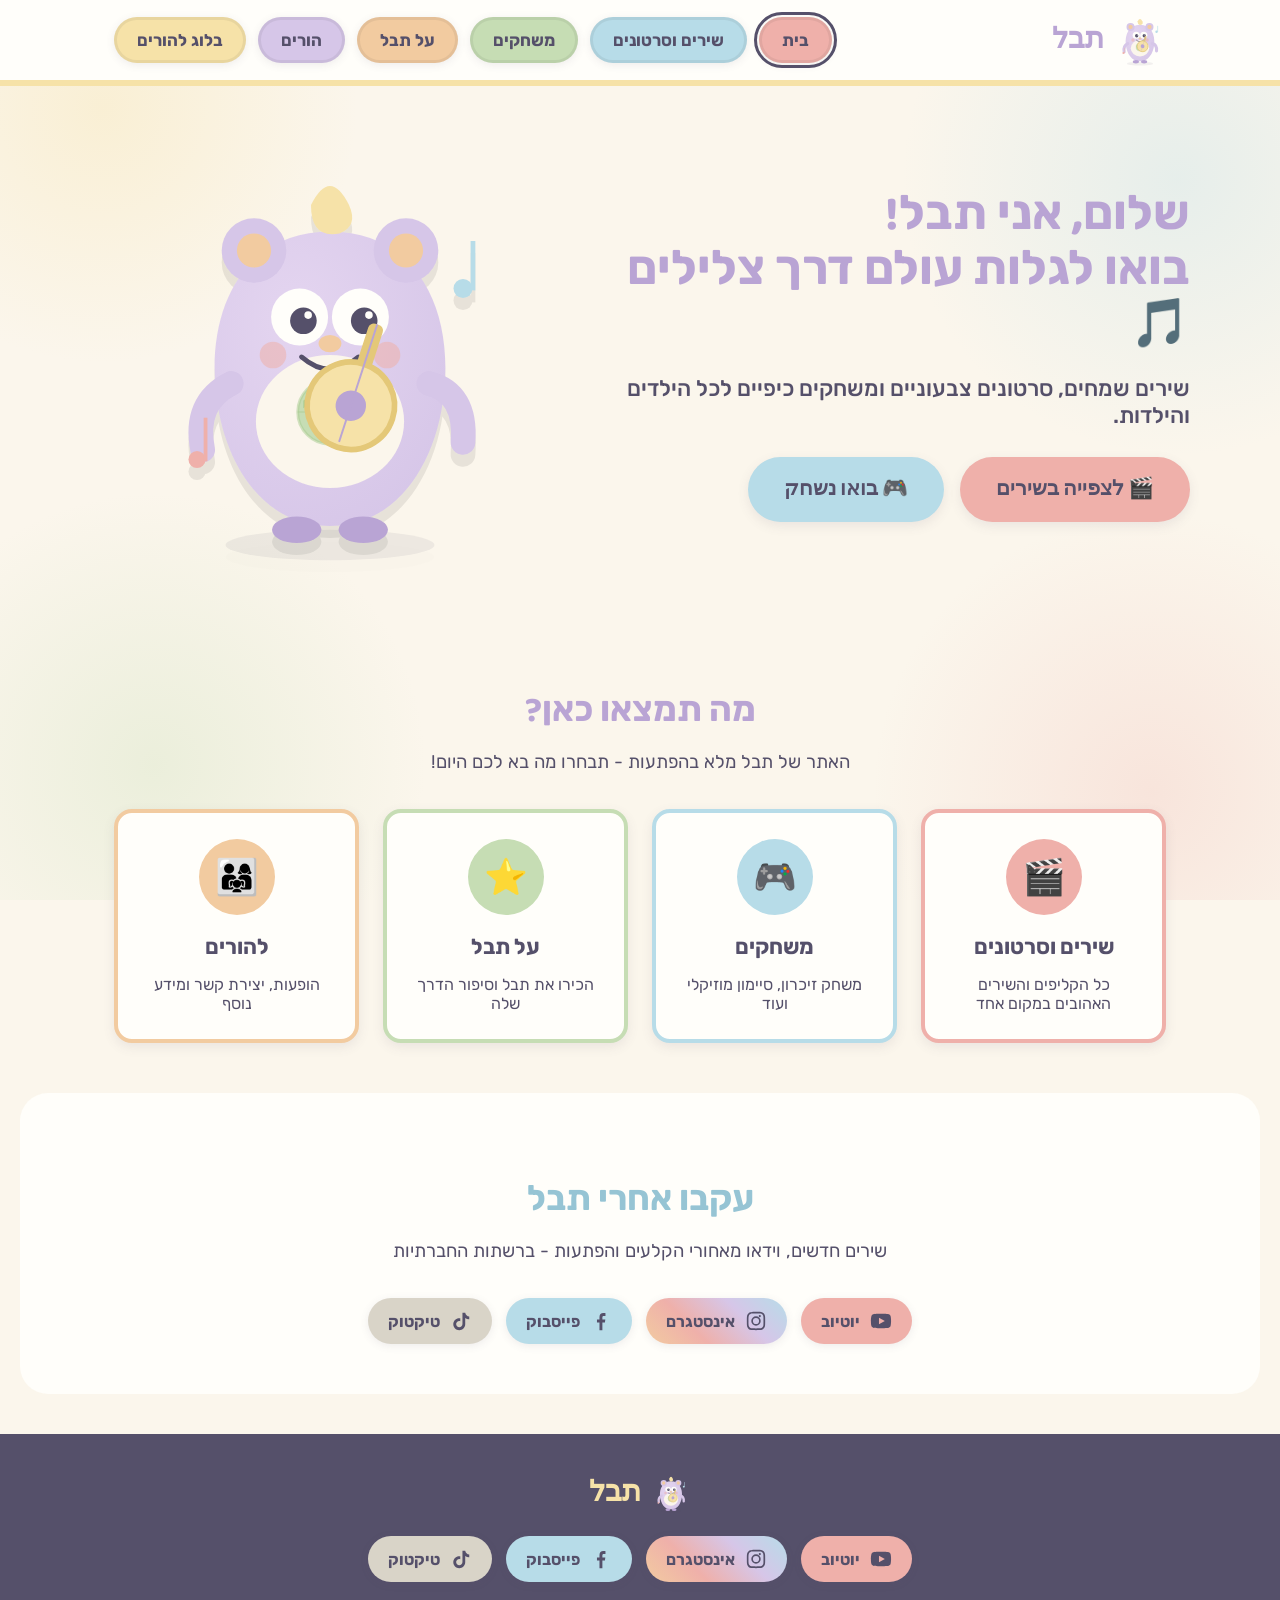
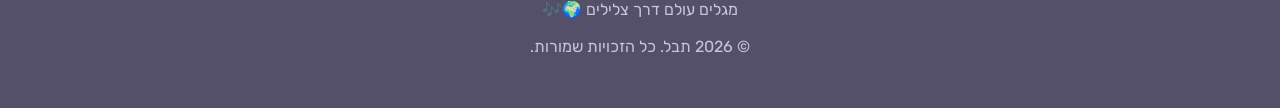
==== index.html @ a917aa18 "Add custom cursor, footer social icons on all pages, and parents blog page" ====
<!DOCTYPE html>
<html lang="he" dir="rtl">
<head>
<meta charset="UTF-8">
<meta name="viewport" content="width=device-width, initial-scale=1.0">
<title>תבל | שירי ילדים - מגלים עולם דרך צלילים</title>
<meta name="description" content="האתר הרשמי של תבל - כותבת, מלחינה וזמרת מוסיקת ילדים. שירים, סרטונים, משחקים ועוד!">
<link rel="preconnect" href="https://fonts.googleapis.com">
<link href="https://fonts.googleapis.com/css2?family=Baloo+2:wght@500;700;800&family=Rubik:wght@400;500;700&display=swap" rel="stylesheet">
<link rel="stylesheet" href="styles.css">
</head>
<body>

<header class="site-header">
  <div class="header-inner">
    <a href="index.html" class="logo">
      <img src="images/tevel-mascot.svg" alt="תבל">
      תבל
    </a>
    <button class="nav-toggle" id="navToggle" aria-label="פתח תפריט" aria-expanded="false">☰</button>
    <nav class="main-nav" id="mainNav">
      <ul>
        <li><a href="index.html" class="active">בית</a></li>
        <li><a href="songs.html">שירים וסרטונים</a></li>
        <li><a href="games.html">משחקים</a></li>
        <li><a href="about.html">על תבל</a></li>
        <li><a href="parents.html">הורים</a></li>
        <li><a href="blog.html">בלוג להורים</a></li>
      </ul>
    </nav>
  </div>
</header>

<main>
  <section class="hero container">
    <div class="hero-inner">
      <div class="hero-text">
        <h1>שלום, אני תבל!<br>בואו לגלות עולם דרך צלילים 🎵</h1>
        <p class="tagline">שירים שמחים, סרטונים צבעוניים ומשחקים כיפיים לכל הילדים והילדות.</p>
        <div class="hero-ctas">
          <a href="songs.html" class="btn btn-red">🎬 לצפייה בשירים</a>
          <a href="games.html" class="btn btn-blue">🎮 בואו נשחק</a>
        </div>
      </div>
      <div class="hero-image">
        <img src="images/tevel-mascot.svg" alt="איור של תבל מחזיקה גיטרה">
      </div>
    </div>
  </section>

  <section class="section">
    <div class="container">
      <h2 class="section-title purple">מה תמצאו כאן?</h2>
      <p class="section-sub">האתר של תבל מלא בהפתעות - תבחרו מה בא לכם היום!</p>
      <div class="card-grid">
        <a href="songs.html" class="card border-red">
          <div class="icon-circle bg-red">🎬</div>
          <h3>שירים וסרטונים</h3>
          <p>כל הקליפים והשירים האהובים במקום אחד</p>
        </a>
        <a href="games.html" class="card border-blue">
          <div class="icon-circle bg-blue">🎮</div>
          <h3>משחקים</h3>
          <p>משחק זיכרון, סיימון מוזיקלי ועוד</p>
        </a>
        <a href="about.html" class="card border-green">
          <div class="icon-circle bg-green">⭐</div>
          <h3>על תבל</h3>
          <p>הכירו את תבל וסיפור הדרך שלה</p>
        </a>
        <a href="parents.html" class="card border-orange">
          <div class="icon-circle bg-orange">👨‍👩‍👧</div>
          <h3>להורים</h3>
          <p>הופעות, יצירת קשר ומידע נוסף</p>
        </a>
      </div>
    </div>
  </section>

  <section class="section" style="background:var(--white); border-radius: var(--radius-lg); margin:0 20px;">
    <div class="container" style="text-align:center;">
      <h2 class="section-title blue">עקבו אחרי תבל</h2>
      <p class="section-sub">שירים חדשים, וידאו מאחורי הקלעים והפתעות - ברשתות החברתיות</p>
      <div class="social-links" style="justify-content:center;">
        <a class="social-link social-youtube" href="https://www.youtube.com/channel/UCnwEXXzuBBPMAjR6f5TZk8w" target="_blank" rel="noopener">
          <svg viewBox="0 0 24 24"><path d="M23 12s0-3.6-.5-5.3c-.3-1-1-1.8-2-2C18.5 4.2 12 4.2 12 4.2s-6.5 0-8.5.5c-1 .2-1.7 1-2 2C1 8.4 1 12 1 12s0 3.6.5 5.3c.3 1 1 1.8 2 2 2 .5 8.5.5 8.5.5s6.5 0 8.5-.5c1-.2 1.7-1 2-2 .5-1.7.5-5.3.5-5.3zM9.8 15.5V8.5l6.4 3.5-6.4 3.5z"/></svg>
          יוטיוב
        </a>
        <a class="social-link social-instagram" href="https://www.instagram.com/tevelkidsmusic" target="_blank" rel="noopener">
          <svg viewBox="0 0 24 24"><path d="M12 2c-2.7 0-3.05.01-4.12.06-1.06.05-1.79.22-2.43.47-.66.26-1.22.6-1.77 1.16-.56.55-.9 1.11-1.16 1.77-.25.64-.42 1.37-.47 2.43C2 8.95 2 9.3 2 12s.01 3.05.06 4.12c.05 1.06.22 1.79.47 2.43.26.66.6 1.22 1.16 1.77.55.56 1.11.9 1.77 1.16.64.25 1.37.42 2.43.47C8.95 22 9.3 22 12 22s3.05-.01 4.12-.06c1.06-.05 1.79-.22 2.43-.47.66-.26 1.22-.6 1.77-1.16.56-.55.9-1.11 1.16-1.77.25-.64.42-1.37.47-2.43.05-1.07.06-1.42.06-4.12s-.01-3.05-.06-4.12c-.05-1.06-.22-1.79-.47-2.43-.26-.66-.6-1.22-1.16-1.77-.55-.56-1.11-.9-1.77-1.16-.64-.25-1.37-.42-2.43-.47C15.05 2.01 14.7 2 12 2zm0 1.8c2.65 0 2.96.01 4.01.06.97.04 1.5.2 1.85.34.46.18.79.4 1.14.75.35.35.57.68.75 1.14.14.35.3.88.34 1.85.05 1.05.06 1.36.06 4.01s-.01 2.96-.06 4.01c-.04.97-.2 1.5-.34 1.85-.18.46-.4.79-.75 1.14-.35.35-.68.57-1.14.75-.35.14-.88.3-1.85.34-1.05.05-1.36.06-4.01.06s-2.96-.01-4.01-.06c-.97-.04-1.5-.2-1.85-.34-.46-.18-.79-.4-1.14-.75-.35-.35-.57-.68-.75-1.14-.14-.35-.3-.88-.34-1.85C3.8 14.96 3.8 14.65 3.8 12s.01-2.96.06-4.01c.04-.97.2-1.5.34-1.85.18-.46.4-.79.75-1.14.35-.35.68-.57 1.14-.75.35-.14.88-.3 1.85-.34C9.04 3.8 9.35 3.8 12 3.8zm0 3.05a5.15 5.15 0 100 10.3 5.15 5.15 0 000-10.3zm0 8.5a3.35 3.35 0 110-6.7 3.35 3.35 0 010 6.7zm5.35-8.7a1.2 1.2 0 11-2.4 0 1.2 1.2 0 012.4 0z"/></svg>
          אינסטגרם
        </a>
        <a class="social-link social-facebook" href="https://www.facebook.com/tevel.music" target="_blank" rel="noopener">
          <svg viewBox="0 0 24 24"><path d="M13.5 22v-8.4h2.8l.4-3.3h-3.2V8.1c0-.95.27-1.6 1.63-1.6h1.74V3.55C16.6 3.5 15.6 3.4 14.4 3.4c-2.4 0-4.05 1.47-4.05 4.17v2.7H7.6v3.3h2.75V22h3.15z"/></svg>
          פייסבוק
        </a>
        <a class="social-link social-tiktok" href="https://www.tiktok.com/@tevelkidsmusic" target="_blank" rel="noopener">
          <svg viewBox="0 0 24 24"><path d="M16.6 3c.4 2.2 2 3.9 4.4 4.1v3c-1.6.1-3-.4-4.4-1.3v6.7c0 3.6-2.9 6.5-6.5 6.5S3.6 19.1 3.6 15.5 6.5 9 10.1 9c.4 0 .8 0 1.1.1v3.1c-.4-.1-.7-.2-1.1-.2-1.9 0-3.4 1.5-3.4 3.4s1.5 3.4 3.4 3.4 3.5-1.5 3.5-3.4V3h3z"/></svg>
          טיקטוק
        </a>
      </div>
    </div>
  </section>
</main>

<footer class="site-footer">
  <div class="container">
    <div class="logo" style="justify-content:center; color:var(--yellow);">
      <img src="images/tevel-mascot.svg" alt="תבל" style="width:40px;height:40px;">
      תבל
    </div>
    <div class="social-links">
      <a class="social-link social-youtube" href="https://www.youtube.com/channel/UCnwEXXzuBBPMAjR6f5TZk8w" target="_blank" rel="noopener" aria-label="יוטיוב">
        <svg viewBox="0 0 24 24"><path d="M23 12s0-3.6-.5-5.3c-.3-1-1-1.8-2-2C18.5 4.2 12 4.2 12 4.2s-6.5 0-8.5.5c-1 .2-1.7 1-2 2C1 8.4 1 12 1 12s0 3.6.5 5.3c.3 1 1 1.8 2 2 2 .5 8.5.5 8.5.5s6.5 0 8.5-.5c1-.2 1.7-1 2-2 .5-1.7.5-5.3.5-5.3zM9.8 15.5V8.5l6.4 3.5-6.4 3.5z"/></svg>
        יוטיוב
      </a>
      <a class="social-link social-instagram" href="https://www.instagram.com/tevelkidsmusic" target="_blank" rel="noopener" aria-label="אינסטגרם">
        <svg viewBox="0 0 24 24"><path d="M12 2c-2.7 0-3.05.01-4.12.06-1.06.05-1.79.22-2.43.47-.66.26-1.22.6-1.77 1.16-.56.55-.9 1.11-1.16 1.77-.25.64-.42 1.37-.47 2.43C2 8.95 2 9.3 2 12s.01 3.05.06 4.12c.05 1.06.22 1.79.47 2.43.26.66.6 1.22 1.16 1.77.55.56 1.11.9 1.77 1.16.64.25 1.37.42 2.43.47C8.95 22 9.3 22 12 22s3.05-.01 4.12-.06c1.06-.05 1.79-.22 2.43-.47.66-.26 1.22-.6 1.77-1.16.56-.55.9-1.11 1.16-1.77.25-.64.42-1.37.47-2.43.05-1.07.06-1.42.06-4.12s-.01-3.05-.06-4.12c-.05-1.06-.22-1.79-.47-2.43-.26-.66-.6-1.22-1.16-1.77-.55-.56-1.11-.9-1.77-1.16-.64-.25-1.37-.42-2.43-.47C15.05 2.01 14.7 2 12 2zm0 1.8c2.65 0 2.96.01 4.01.06.97.04 1.5.2 1.85.34.46.18.79.4 1.14.75.35.35.57.68.75 1.14.14.35.3.88.34 1.85.05 1.05.06 1.36.06 4.01s-.01 2.96-.06 4.01c-.04.97-.2 1.5-.34 1.85-.18.46-.4.79-.75 1.14-.35.35-.68.57-1.14.75-.35.14-.88.3-1.85.34-1.05.05-1.36.06-4.01.06s-2.96-.01-4.01-.06c-.97-.04-1.5-.2-1.85-.34-.46-.18-.79-.4-1.14-.75-.35-.35-.57-.68-.75-1.14-.14-.35-.3-.88-.34-1.85C3.8 14.96 3.8 14.65 3.8 12s.01-2.96.06-4.01c.04-.97.2-1.5.34-1.85.18-.46.4-.79.75-1.14.35-.35.68-.57 1.14-.75.35-.14.88-.3 1.85-.34C9.04 3.8 9.35 3.8 12 3.8zm0 3.05a5.15 5.15 0 100 10.3 5.15 5.15 0 000-10.3zm0 8.5a3.35 3.35 0 110-6.7 3.35 3.35 0 010 6.7zm5.35-8.7a1.2 1.2 0 11-2.4 0 1.2 1.2 0 012.4 0z"/></svg>
        אינסטגרם
      </a>
      <a class="social-link social-facebook" href="https://www.facebook.com/tevel.music" target="_blank" rel="noopener" aria-label="פייסבוק">
        <svg viewBox="0 0 24 24"><path d="M13.5 22v-8.4h2.8l.4-3.3h-3.2V8.1c0-.95.27-1.6 1.63-1.6h1.74V3.55C16.6 3.5 15.6 3.4 14.4 3.4c-2.4 0-4.05 1.47-4.05 4.17v2.7H7.6v3.3h2.75V22h3.15z"/></svg>
        פייסבוק
      </a>
      <a class="social-link social-tiktok" href="https://www.tiktok.com/@tevelkidsmusic" target="_blank" rel="noopener" aria-label="טיקטוק">
        <svg viewBox="0 0 24 24"><path d="M16.6 3c.4 2.2 2 3.9 4.4 4.1v3c-1.6.1-3-.4-4.4-1.3v6.7c0 3.6-2.9 6.5-6.5 6.5S3.6 19.1 3.6 15.5 6.5 9 10.1 9c.4 0 .8 0 1.1.1v3.1c-.4-.1-.7-.2-1.1-.2-1.9 0-3.4 1.5-3.4 3.4s1.5 3.4 3.4 3.4 3.5-1.5 3.5-3.4V3h3z"/></svg>
        טיקטוק
      </a>
    </div>
    <p>מגלים עולם דרך צלילים 🌍🎶</p>
    <p>© 2026 תבל. כל הזכויות שמורות.</p>
  </div>
</footer>

<script src="script.js"></script>
</body>
</html>
---- styles.css ----
/* ===== תבל | אתר מוסיקת ילדים — עיצוב בהשראת רחוב סומסום ===== */

:root {
  --yellow: #F6E2A8;
  --yellow-dark: #E4C878;
  --red: #EFB0AA;
  --red-dark: #DB938C;
  --blue: #B7DCE8;
  --blue-dark: #96C4D4;
  --green: #C6DDB4;
  --green-dark: #A8CB90;
  --orange: #F2CBA0;
  --orange-dark: #E3AF77;
  --purple: #D6C6E8;
  --purple-dark: #B9A4D4;
  --cream: #FBF6EC;
  --ink: #55506A;
  --white: #FFFEFA;

  --radius-lg: 28px;
  --radius-md: 18px;
  --radius-sm: 12px;
  --shadow: 0 4px 12px rgba(85,80,106,0.10);
  --shadow-sm: 0 2px 8px rgba(85,80,106,0.10);
}

* { box-sizing: border-box; }

a, button, .btn, .card, .memory-tile, .simon-pad, .nav-toggle, .social-link {
  cursor: url('images/cursor-monkey.svg') 6 6, pointer;
}

html { scroll-behavior: smooth; }

body {
  margin: 0;
  direction: rtl;
  font-family: 'Rubik', 'Segoe UI', sans-serif;
  background: var(--cream);
  color: var(--ink);
  background-image:
    radial-gradient(circle at 8% 12%, rgba(246,226,168,0.35) 0, transparent 18%),
    radial-gradient(circle at 92% 20%, rgba(183,220,232,0.3) 0, transparent 20%),
    radial-gradient(circle at 12% 85%, rgba(198,221,180,0.3) 0, transparent 20%),
    radial-gradient(circle at 90% 88%, rgba(239,176,170,0.25) 0, transparent 20%);
  background-attachment: fixed;
}

h1, h2, h3, .display {
  font-family: 'Baloo 2', 'Rubik', sans-serif;
  font-weight: 700;
}

a { color: inherit; text-decoration: none; }

img { max-width: 100%; display: block; }

.container {
  max-width: 1100px;
  margin: 0 auto;
  padding: 0 24px;
}

/* ===== Header / Nav ===== */

.site-header {
  background: var(--white);
  border-bottom: 6px solid var(--yellow);
  position: sticky;
  top: 0;
  z-index: 100;
}

.header-inner {
  display: flex;
  align-items: center;
  justify-content: space-between;
  padding: 14px 24px;
  max-width: 1100px;
  margin: 0 auto;
}

.logo {
  display: flex;
  align-items: center;
  gap: 10px;
  font-family: 'Baloo 2', sans-serif;
  font-size: 1.8rem;
  font-weight: 700;
  color: var(--purple-dark);
}

.logo img { width: 52px; height: 52px; }

.nav-toggle {
  display: none;
  background: var(--yellow);
  border: none;
  border-radius: var(--radius-sm);
  font-size: 1.6rem;
  padding: 8px 14px;
  cursor: pointer;
  box-shadow: var(--shadow-sm);
}

.main-nav ul {
  list-style: none;
  display: flex;
  gap: 12px;
  margin: 0;
  padding: 0;
  flex-wrap: wrap;
}

.main-nav a {
  display: inline-block;
  padding: 10px 20px;
  border-radius: 999px;
  font-weight: 700;
  font-size: 1.05rem;
  color: var(--ink);
  box-shadow: var(--shadow-sm);
  transition: transform 0.3s ease;
  border: 3px solid rgba(0,0,0,0.06);
}

.main-nav a:hover, .main-nav a:focus-visible {
  transform: translateY(-2px);
}

.main-nav a.active {
  outline: 3px solid var(--ink);
  outline-offset: 2px;
}

.main-nav li:nth-child(1) a { background: var(--red); }
.main-nav li:nth-child(2) a { background: var(--blue); }
.main-nav li:nth-child(3) a { background: var(--green); }
.main-nav li:nth-child(4) a { background: var(--orange); }
.main-nav li:nth-child(5) a { background: var(--purple); }
.main-nav li:nth-child(6) a { background: var(--yellow); }

/* ===== Buttons ===== */

.btn {
  display: inline-block;
  padding: 16px 36px;
  border-radius: 999px;
  font-family: 'Baloo 2', sans-serif;
  font-weight: 700;
  font-size: 1.3rem;
  color: var(--ink);
  box-shadow: var(--shadow);
  border: none;
  cursor: pointer;
  transition: transform 0.3s ease, box-shadow 0.3s ease;
}

.btn:hover, .btn:focus-visible {
  transform: translateY(-2px);
}

.btn:active {
  transform: translateY(0);
  box-shadow: var(--shadow-sm);
}

.btn-red { background: var(--red); }
.btn-blue { background: var(--blue); }
.btn-green { background: var(--green); }
.btn-orange { background: var(--orange); }
.btn-purple { background: var(--purple); }
.btn-yellow { background: var(--yellow-dark); }

/* ===== Hero ===== */

.hero {
  padding: 60px 0 40px;
}

.hero-inner {
  display: flex;
  align-items: center;
  gap: 40px;
  flex-wrap: wrap;
}

.hero-text { flex: 1 1 420px; }
.hero-image { flex: 1 1 320px; text-align: center; }
.hero-image img { max-width: 380px; margin: 0 auto; filter: drop-shadow(0 12px 0 rgba(0,0,0,0.08)); }

.hero h1 {
  font-size: 3rem;
  line-height: 1.15;
  margin: 0 0 16px;
  color: var(--purple-dark);
}

.hero .tagline {
  font-size: 1.4rem;
  color: var(--ink);
  margin-bottom: 28px;
  font-weight: 500;
}

.hero-ctas { display: flex; gap: 16px; flex-wrap: wrap; }

/* ===== Section blocks ===== */

.section {
  padding: 50px 0;
}

.section-title {
  text-align: center;
  font-size: 2.2rem;
  margin-bottom: 12px;
}

.section-title.red { color: var(--red-dark); }
.section-title.blue { color: var(--blue-dark); }
.section-title.green { color: var(--green-dark); }
.section-title.orange { color: var(--orange-dark); }
.section-title.purple { color: var(--purple-dark); }

.section-sub {
  text-align: center;
  font-size: 1.15rem;
  max-width: 640px;
  margin: 0 auto 36px;
  color: #55506A;
}

/* ===== Cards / grids ===== */

.card-grid {
  display: grid;
  grid-template-columns: repeat(auto-fit, minmax(240px, 1fr));
  gap: 24px;
}

.card {
  background: var(--white);
  border-radius: var(--radius-md);
  padding: 26px;
  box-shadow: var(--shadow);
  text-align: center;
  border: 4px solid transparent;
  transition: transform 0.3s ease;
}

.card:hover { transform: translateY(-3px); }

.card .icon-circle {
  width: 76px;
  height: 76px;
  border-radius: 50%;
  display: flex;
  align-items: center;
  justify-content: center;
  font-size: 2.2rem;
  margin: 0 auto 16px;
  color: var(--ink);
}

.card h3 { margin: 0 0 10px; font-size: 1.35rem; }
.card p { margin: 0; color: #55506A; }

.bg-red { background: var(--red); }
.bg-blue { background: var(--blue); }
.bg-green { background: var(--green); }
.bg-orange { background: var(--orange); }
.bg-purple { background: var(--purple); }
.bg-yellow { background: var(--yellow-dark); }

.border-red { border-color: var(--red); }
.border-blue { border-color: var(--blue); }
.border-green { border-color: var(--green); }
.border-orange { border-color: var(--orange); }
.border-purple { border-color: var(--purple); }

/* ===== Video grid (songs page) ===== */

.video-card {
  background: var(--white);
  border-radius: var(--radius-md);
  overflow: hidden;
  box-shadow: var(--shadow);
}

.video-frame {
  position: relative;
  padding-bottom: 56.25%;
  height: 0;
  background: var(--ink);
}

.video-frame iframe {
  position: absolute;
  inset: 0;
  width: 100%;
  height: 100%;
  border: 0;
}

.video-card .video-info { padding: 18px 20px; }
.video-card h3 { margin: 0 0 6px; font-size: 1.15rem; }
.video-card p { margin: 0; color: #756F8A; font-size: 0.95rem; }

.placeholder-note {
  background: #FFF6D9;
  border: 2px dashed var(--yellow-dark);
  border-radius: var(--radius-sm);
  padding: 14px 18px;
  font-size: 0.95rem;
  color: #7A5C00;
  margin-top: 10px;
}

/* ===== Games ===== */

.game-card {
  background: var(--white);
  border-radius: var(--radius-lg);
  padding: 30px;
  box-shadow: var(--shadow);
  border: 4px solid var(--yellow);
}

.game-card h3 { font-size: 1.6rem; margin-top: 0; }

.memory-grid {
  display: grid;
  grid-template-columns: repeat(4, 1fr);
  gap: 12px;
  max-width: 480px;
  margin: 24px auto;
}

.memory-tile {
  aspect-ratio: 1;
  border-radius: var(--radius-sm);
  background: var(--purple);
  font-size: 2.2rem;
  display: flex;
  align-items: center;
  justify-content: center;
  cursor: pointer;
  color: var(--white);
  box-shadow: var(--shadow-sm);
  user-select: none;
  border: none;
  padding: 0;
  font-family: inherit;
  transition: transform 0.2s ease;
}

.memory-tile.flipped, .memory-tile.matched {
  background: var(--white);
  color: var(--ink);
  transform: scale(1.03);
}

.memory-tile.matched { background: var(--green); color: var(--white); }

.game-status {
  text-align: center;
  font-weight: 700;
  font-size: 1.1rem;
  color: var(--purple-dark);
}

.simon-grid {
  display: grid;
  grid-template-columns: repeat(2, 1fr);
  gap: 12px;
  max-width: 300px;
  margin: 24px auto;
}

.simon-pad {
  aspect-ratio: 1;
  border-radius: var(--radius-md);
  border: none;
  cursor: pointer;
  opacity: 0.88;
  box-shadow: var(--shadow-sm);
  transition: opacity 0.4s ease;
}

.simon-pad:active { opacity: 1; }
.simon-pad.lit { opacity: 1; }
.simon-pad.pad-red { background: var(--red); border-radius: var(--radius-md) var(--radius-sm) var(--radius-sm) var(--radius-sm); }
.simon-pad.pad-blue { background: var(--blue); border-radius: var(--radius-sm) var(--radius-md) var(--radius-sm) var(--radius-sm); }
.simon-pad.pad-green { background: var(--green); border-radius: var(--radius-sm) var(--radius-sm) var(--radius-md) var(--radius-sm); }
.simon-pad.pad-yellow { background: var(--yellow); border-radius: var(--radius-sm) var(--radius-sm) var(--radius-sm) var(--radius-md); }

/* ===== About page ===== */

.about-hero {
  display: flex;
  gap: 40px;
  align-items: center;
  flex-wrap: wrap;
}

.about-hero img { max-width: 300px; margin: 0 auto; }

.timeline {
  max-width: 700px;
  margin: 0 auto;
  border-right: 4px solid var(--blue);
  padding-right: 24px;
}

.timeline-item { margin-bottom: 28px; position: relative; }
.timeline-item::before {
  content: '🎵';
  position: absolute;
  right: -38px;
  top: 0;
  background: var(--white);
  border: 3px solid var(--blue);
  border-radius: 50%;
  width: 32px;
  height: 32px;
  display: flex;
  align-items: center;
  justify-content: center;
  font-size: 0.95rem;
}

.timeline-item h3 { margin: 0 0 6px; color: var(--blue-dark); }
.timeline-item p { margin: 0; color: #55506A; }

/* ===== Parents page ===== */

.parents-hero {
  background: var(--purple);
  color: var(--ink);
  padding: 50px 0;
  border-radius: 0 0 var(--radius-lg) var(--radius-lg);
}

.parents-hero h1 { color: var(--ink); }

.contact-card, .info-card {
  background: var(--white);
  border-radius: var(--radius-md);
  padding: 30px;
  box-shadow: var(--shadow);
}

.social-links {
  display: flex;
  gap: 14px;
  flex-wrap: wrap;
  margin-top: 20px;
}

.social-link {
  display: flex;
  align-items: center;
  gap: 10px;
  padding: 12px 20px;
  border-radius: 999px;
  color: var(--white);
  font-weight: 700;
  box-shadow: var(--shadow-sm);
}

.social-link svg { width: 22px; height: 22px; fill: currentColor; }

.social-link {
  color: var(--ink);
  transition: transform 0.3s ease, box-shadow 0.3s ease;
}

.social-link:hover, .social-link:focus-visible {
  transform: translateY(-2px);
  box-shadow: 0 4px 14px rgba(85,80,106,0.16);
}

.social-youtube { background: #EFB0AA; }
.social-instagram { background: linear-gradient(45deg, #F2CBA0, #EFB0AA, #D6C6E8, #B7DCE8); }
.social-facebook { background: #B7DCE8; }
.social-tiktok { background: #D9D4C8; }

.site-footer .social-link { color: var(--ink); }

form.contact-form {
  display: flex;
  flex-direction: column;
  gap: 16px;
}

.contact-form label {
  font-weight: 700;
  margin-bottom: 4px;
  display: block;
}

.contact-form input, .contact-form textarea {
  width: 100%;
  padding: 12px 16px;
  border-radius: var(--radius-sm);
  border: 3px solid #E5E1F0;
  font-family: inherit;
  font-size: 1rem;
}

.contact-form input:focus, .contact-form textarea:focus {
  outline: none;
  border-color: var(--blue);
}

table.tour-table {
  width: 100%;
  border-collapse: collapse;
  background: var(--white);
  border-radius: var(--radius-md);
  overflow: hidden;
  box-shadow: var(--shadow);
}

table.tour-table th {
  background: var(--orange);
  color: var(--white);
  padding: 14px;
  text-align: right;
}

table.tour-table td {
  padding: 14px;
  border-bottom: 2px solid #F1EEF8;
}

table.tour-table tr:last-child td { border-bottom: none; }

/* ===== Footer ===== */

.site-footer {
  background: var(--ink);
  color: var(--white);
  padding: 36px 0;
  margin-top: 40px;
  text-align: center;
}

.site-footer .social-links { justify-content: center; }

.site-footer p { color: #C9C4DB; margin-top: 18px; }

/* ===== Responsive ===== */

@media (max-width: 800px) {
  .nav-toggle { display: inline-block; }

  .main-nav {
    display: none;
    width: 100%;
  }

  .main-nav.open { display: block; }

  .main-nav ul {
    flex-direction: column;
  }

  .header-inner { flex-wrap: wrap; }

  .hero h1 { font-size: 2.2rem; }

  .memory-grid { grid-template-columns: repeat(3, 1fr); }
}
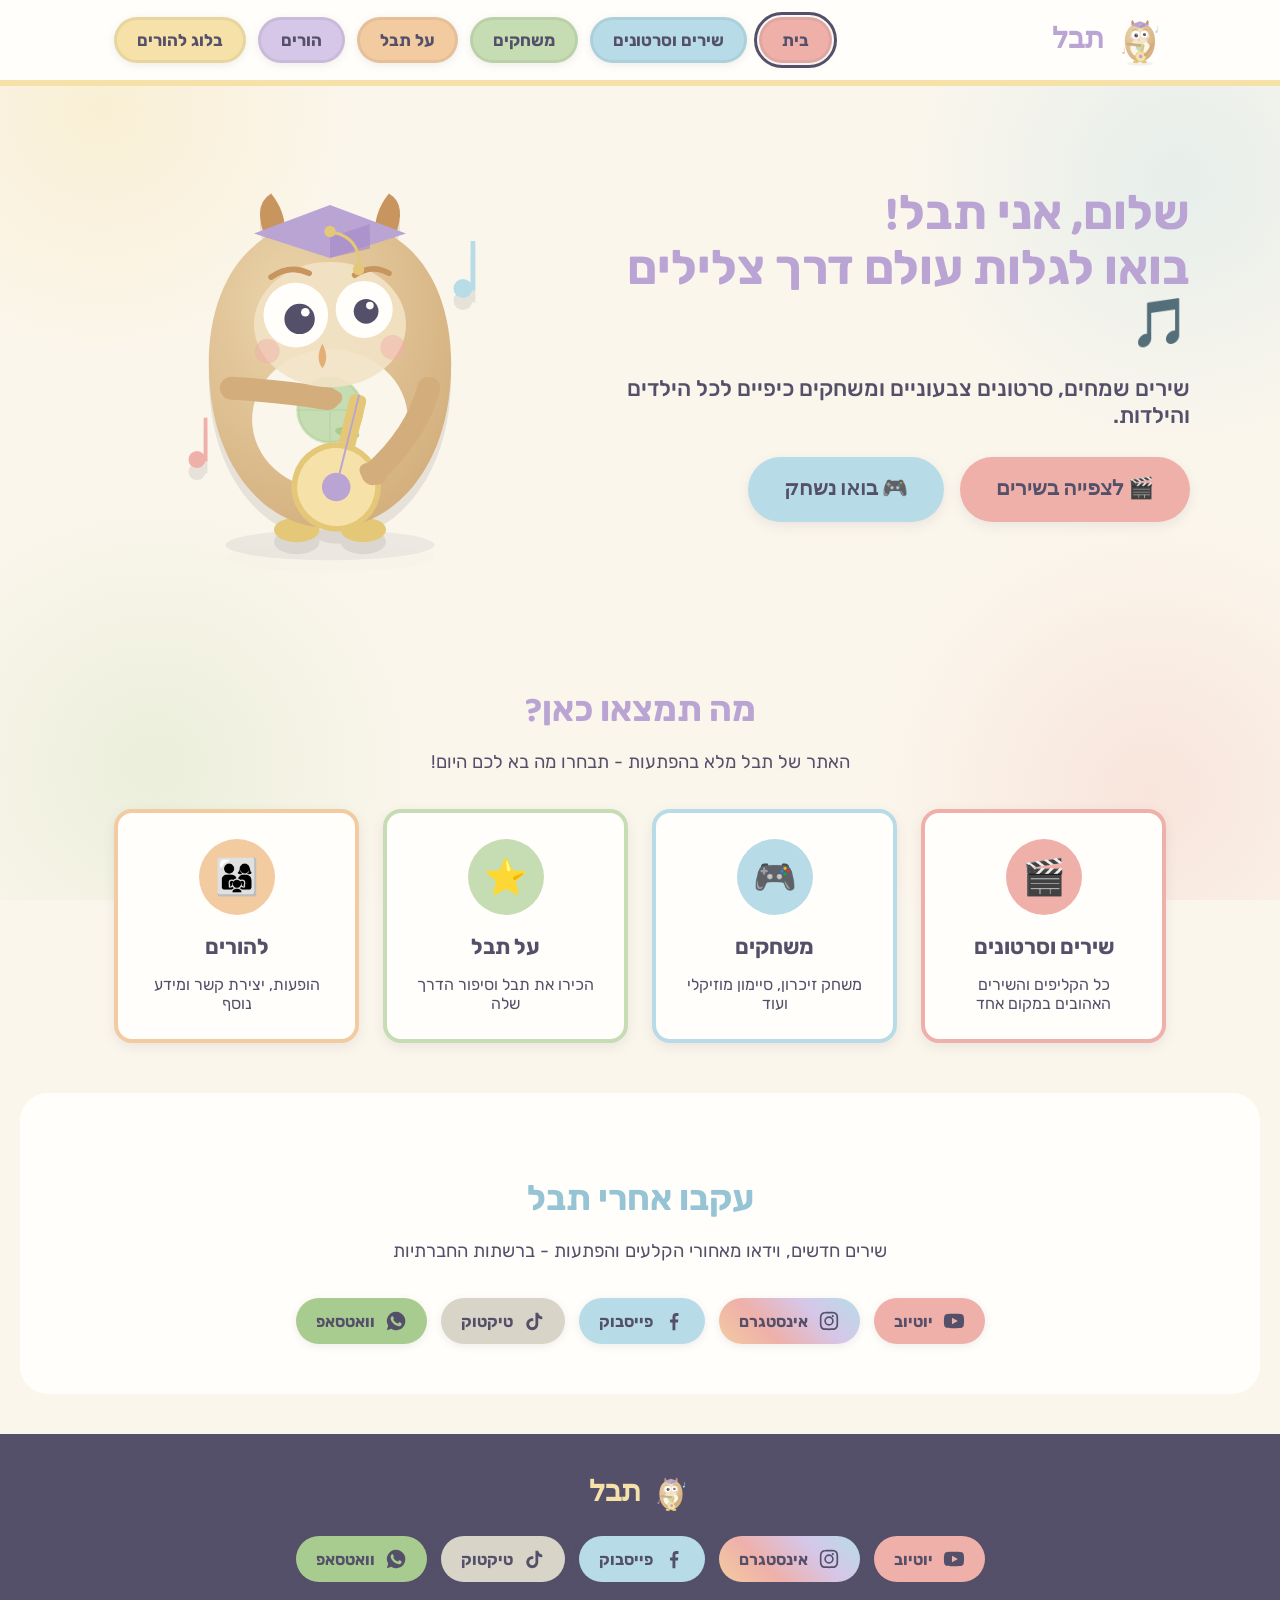
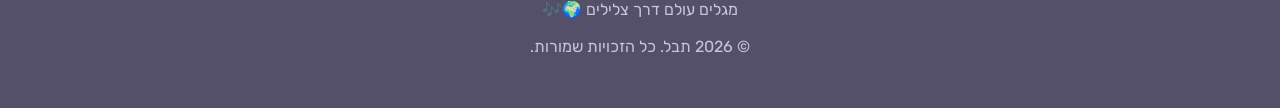
==== commit ad0de9eb: "Add WhatsApp icon to social links everywhere; lower guitar so it no longer covers the owl's face, he" ====
--- a/index.html
+++ b/index.html
@@ -98,6 +98,10 @@
           <svg viewBox="0 0 24 24"><path d="M16.6 3c.4 2.2 2 3.9 4.4 4.1v3c-1.6.1-3-.4-4.4-1.3v6.7c0 3.6-2.9 6.5-6.5 6.5S3.6 19.1 3.6 15.5 6.5 9 10.1 9c.4 0 .8 0 1.1.1v3.1c-.4-.1-.7-.2-1.1-.2-1.9 0-3.4 1.5-3.4 3.4s1.5 3.4 3.4 3.4 3.5-1.5 3.5-3.4V3h3z"/></svg>
           טיקטוק
         </a>
+        <a class="social-link social-whatsapp" href="https://wa.me/972544660844" target="_blank" rel="noopener">
+          <svg viewBox="0 0 24 24"><path d="M12 2a10 10 0 00-8.5 15.2L2 22l4.9-1.5A10 10 0 1012 2zm5.9 14.3c-.3.7-1.4 1.3-2 1.4-.5.1-1.1.2-3.5-.7-3-1.2-4.9-4.2-5-4.4-.1-.2-1.2-1.6-1.2-3s.8-2.1 1-2.4c.2-.2.5-.3.7-.3h.5c.2 0 .4 0 .5.4.2.5.7 1.7.7 1.9.1.2.1.3 0 .5-.1.2-.2.3-.3.5-.2.2-.3.3-.1.6.2.3.9 1.4 1.9 2.3 1.3 1.1 2.4 1.5 2.7 1.6.3.1.5.1.6-.1.2-.2.7-.8.9-1.1.2-.3.4-.2.6-.1l1.7.8c.2.1.3.2.4.3.1.2.1 1-.2 1.7z"/></svg>
+          וואטסאפ
+        </a>
       </div>
     </div>
   </section>
@@ -126,6 +130,10 @@
         <svg viewBox="0 0 24 24"><path d="M16.6 3c.4 2.2 2 3.9 4.4 4.1v3c-1.6.1-3-.4-4.4-1.3v6.7c0 3.6-2.9 6.5-6.5 6.5S3.6 19.1 3.6 15.5 6.5 9 10.1 9c.4 0 .8 0 1.1.1v3.1c-.4-.1-.7-.2-1.1-.2-1.9 0-3.4 1.5-3.4 3.4s1.5 3.4 3.4 3.4 3.5-1.5 3.5-3.4V3h3z"/></svg>
         טיקטוק
       </a>
+      <a class="social-link social-whatsapp" href="https://wa.me/972544660844" target="_blank" rel="noopener" aria-label="וואטסאפ">
+        <svg viewBox="0 0 24 24"><path d="M12 2a10 10 0 00-8.5 15.2L2 22l4.9-1.5A10 10 0 1012 2zm5.9 14.3c-.3.7-1.4 1.3-2 1.4-.5.1-1.1.2-3.5-.7-3-1.2-4.9-4.2-5-4.4-.1-.2-1.2-1.6-1.2-3s.8-2.1 1-2.4c.2-.2.5-.3.7-.3h.5c.2 0 .4 0 .5.4.2.5.7 1.7.7 1.9.1.2.1.3 0 .5-.1.2-.2.3-.3.5-.2.2-.3.3-.1.6.2.3.9 1.4 1.9 2.3 1.3 1.1 2.4 1.5 2.7 1.6.3.1.5.1.6-.1.2-.2.7-.8.9-1.1.2-.3.4-.2.6-.1l1.7.8c.2.1.3.2.4.3.1.2.1 1-.2 1.7z"/></svg>
+        וואטסאפ
+      </a>
     </div>
     <p>מגלים עולם דרך צלילים 🌍🎶</p>
     <p>© 2026 תבל. כל הזכויות שמורות.</p>
--- a/styles.css
+++ b/styles.css
@@ -485,34 +485,9 @@
 .social-instagram { background: linear-gradient(45deg, #F2CBA0, #EFB0AA, #D6C6E8, #B7DCE8); }
 .social-facebook { background: #B7DCE8; }
 .social-tiktok { background: #D9D4C8; }
+.social-whatsapp { background: #A8CB90; }
 
 .site-footer .social-link { color: var(--ink); }
-
-form.contact-form {
-  display: flex;
-  flex-direction: column;
-  gap: 16px;
-}
-
-.contact-form label {
-  font-weight: 700;
-  margin-bottom: 4px;
-  display: block;
-}
-
-.contact-form input, .contact-form textarea {
-  width: 100%;
-  padding: 12px 16px;
-  border-radius: var(--radius-sm);
-  border: 3px solid #E5E1F0;
-  font-family: inherit;
-  font-size: 1rem;
-}
-
-.contact-form input:focus, .contact-form textarea:focus {
-  outline: none;
-  border-color: var(--blue);
-}
 
 table.tour-table {
   width: 100%;
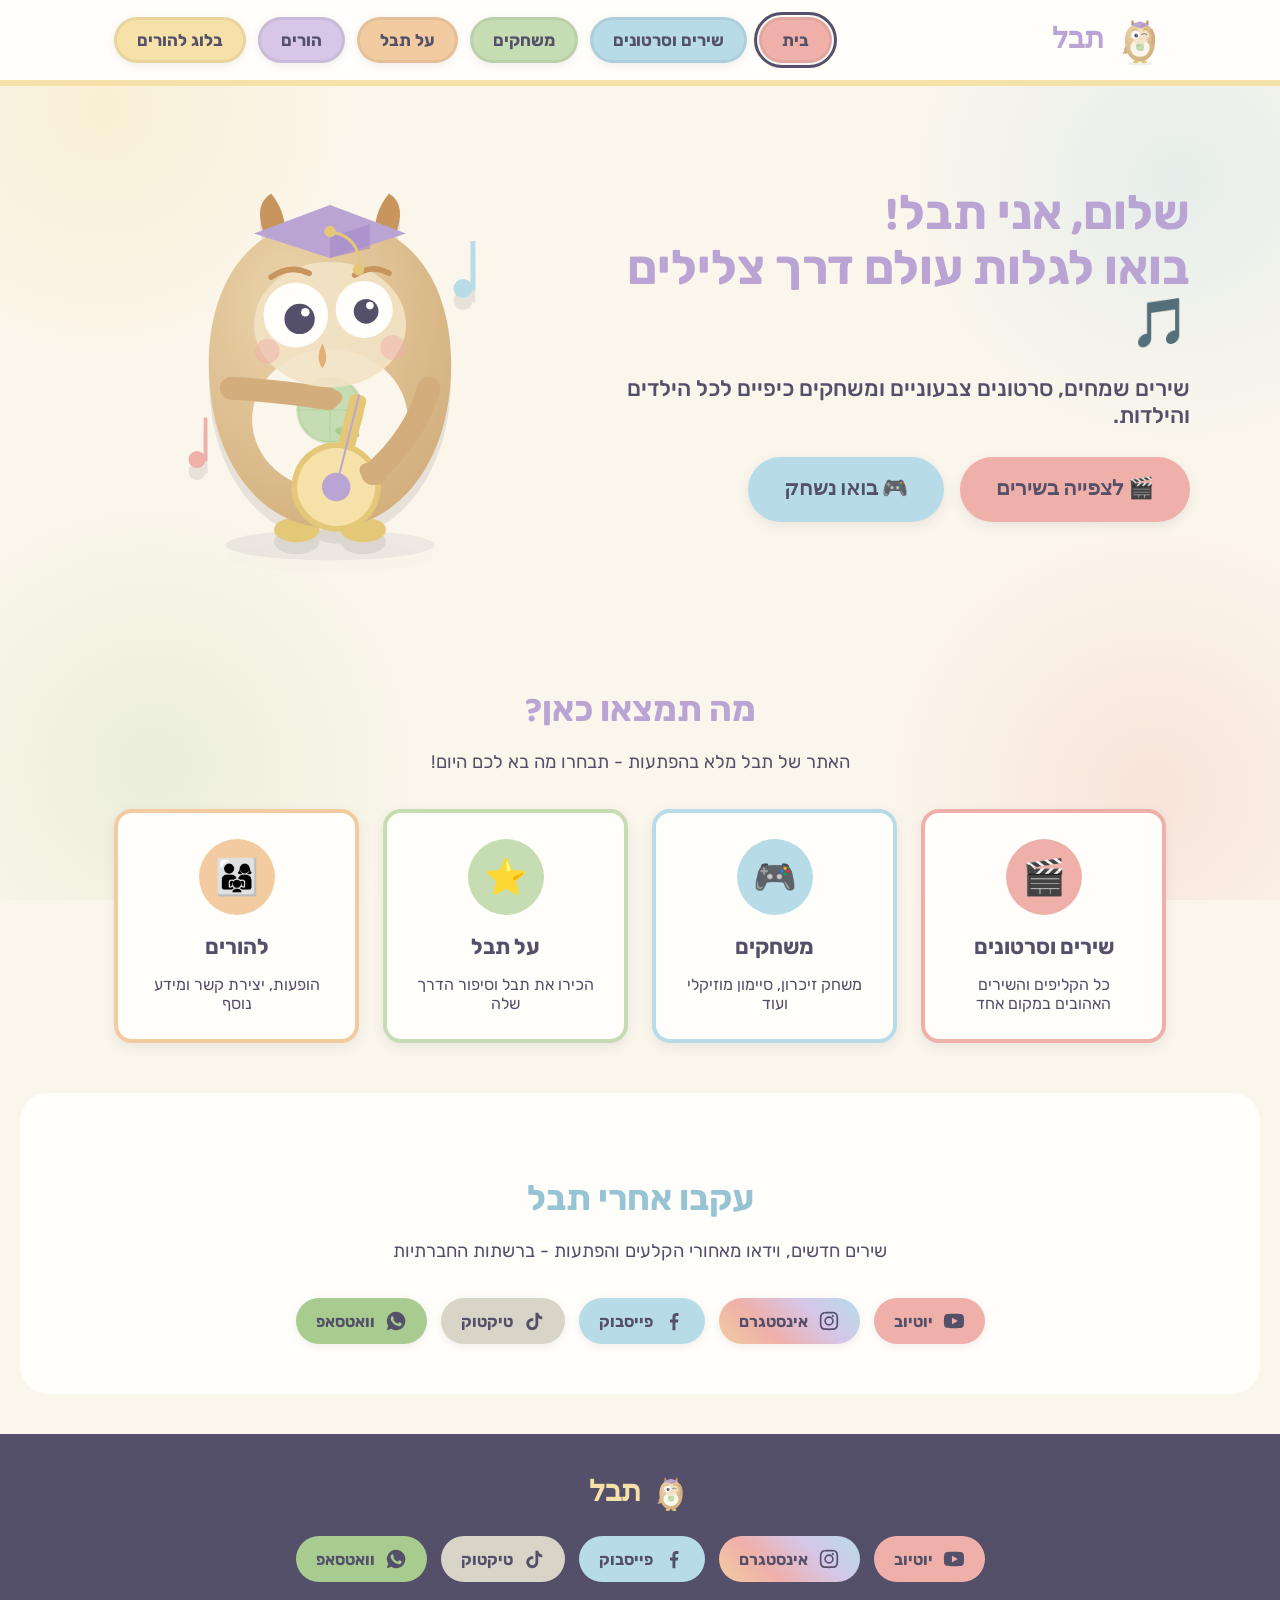
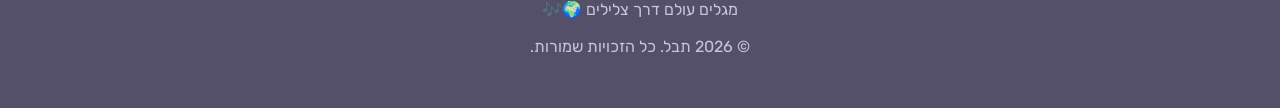
==== commit 0cd39da8: "Add WhatsApp signup, alternate mascot pose for logo/footer, per-page meta descriptions, and Schema.o" ====
--- a/index.html
+++ b/index.html
@@ -8,13 +8,32 @@
 <link rel="preconnect" href="https://fonts.googleapis.com">
 <link href="https://fonts.googleapis.com/css2?family=Baloo+2:wght@500;700;800&family=Rubik:wght@400;500;700&display=swap" rel="stylesheet">
 <link rel="stylesheet" href="styles.css">
+<script type="application/ld+json">
+{
+  "@context": "https://schema.org",
+  "@type": "Person",
+  "name": "תבל לוי",
+  "alternateName": "תבל",
+  "url": "https://krispinanni-blip.github.io/tevel-kids-music/",
+  "image": "https://krispinanni-blip.github.io/tevel-kids-music/images/tevel-mascot.svg",
+  "description": "כותבת, מלחינה וזמרת מוסיקת ילדים - מגלים עולם דרך צלילים",
+  "jobTitle": "אמנית מוסיקת ילדים",
+  "email": "mailto:tevel44@gmail.com",
+  "sameAs": [
+    "https://www.youtube.com/channel/UCnwEXXzuBBPMAjR6f5TZk8w",
+    "https://www.instagram.com/tevelkidsmusic",
+    "https://www.facebook.com/tevel.music",
+    "https://www.tiktok.com/@tevelkidsmusic"
+  ]
+}
+</script>
 </head>
 <body>
 
 <header class="site-header">
   <div class="header-inner">
     <a href="index.html" class="logo">
-      <img src="images/tevel-mascot.svg" alt="תבל">
+      <img src="images/tevel-mascot-wave.svg" alt="תבל">
       תבל
     </a>
     <button class="nav-toggle" id="navToggle" aria-label="פתח תפריט" aria-expanded="false">☰</button>
@@ -110,7 +129,7 @@
 <footer class="site-footer">
   <div class="container">
     <div class="logo" style="justify-content:center; color:var(--yellow);">
-      <img src="images/tevel-mascot.svg" alt="תבל" style="width:40px;height:40px;">
+      <img src="images/tevel-mascot-wave.svg" alt="תבל" style="width:40px;height:40px;">
       תבל
     </div>
     <div class="social-links">
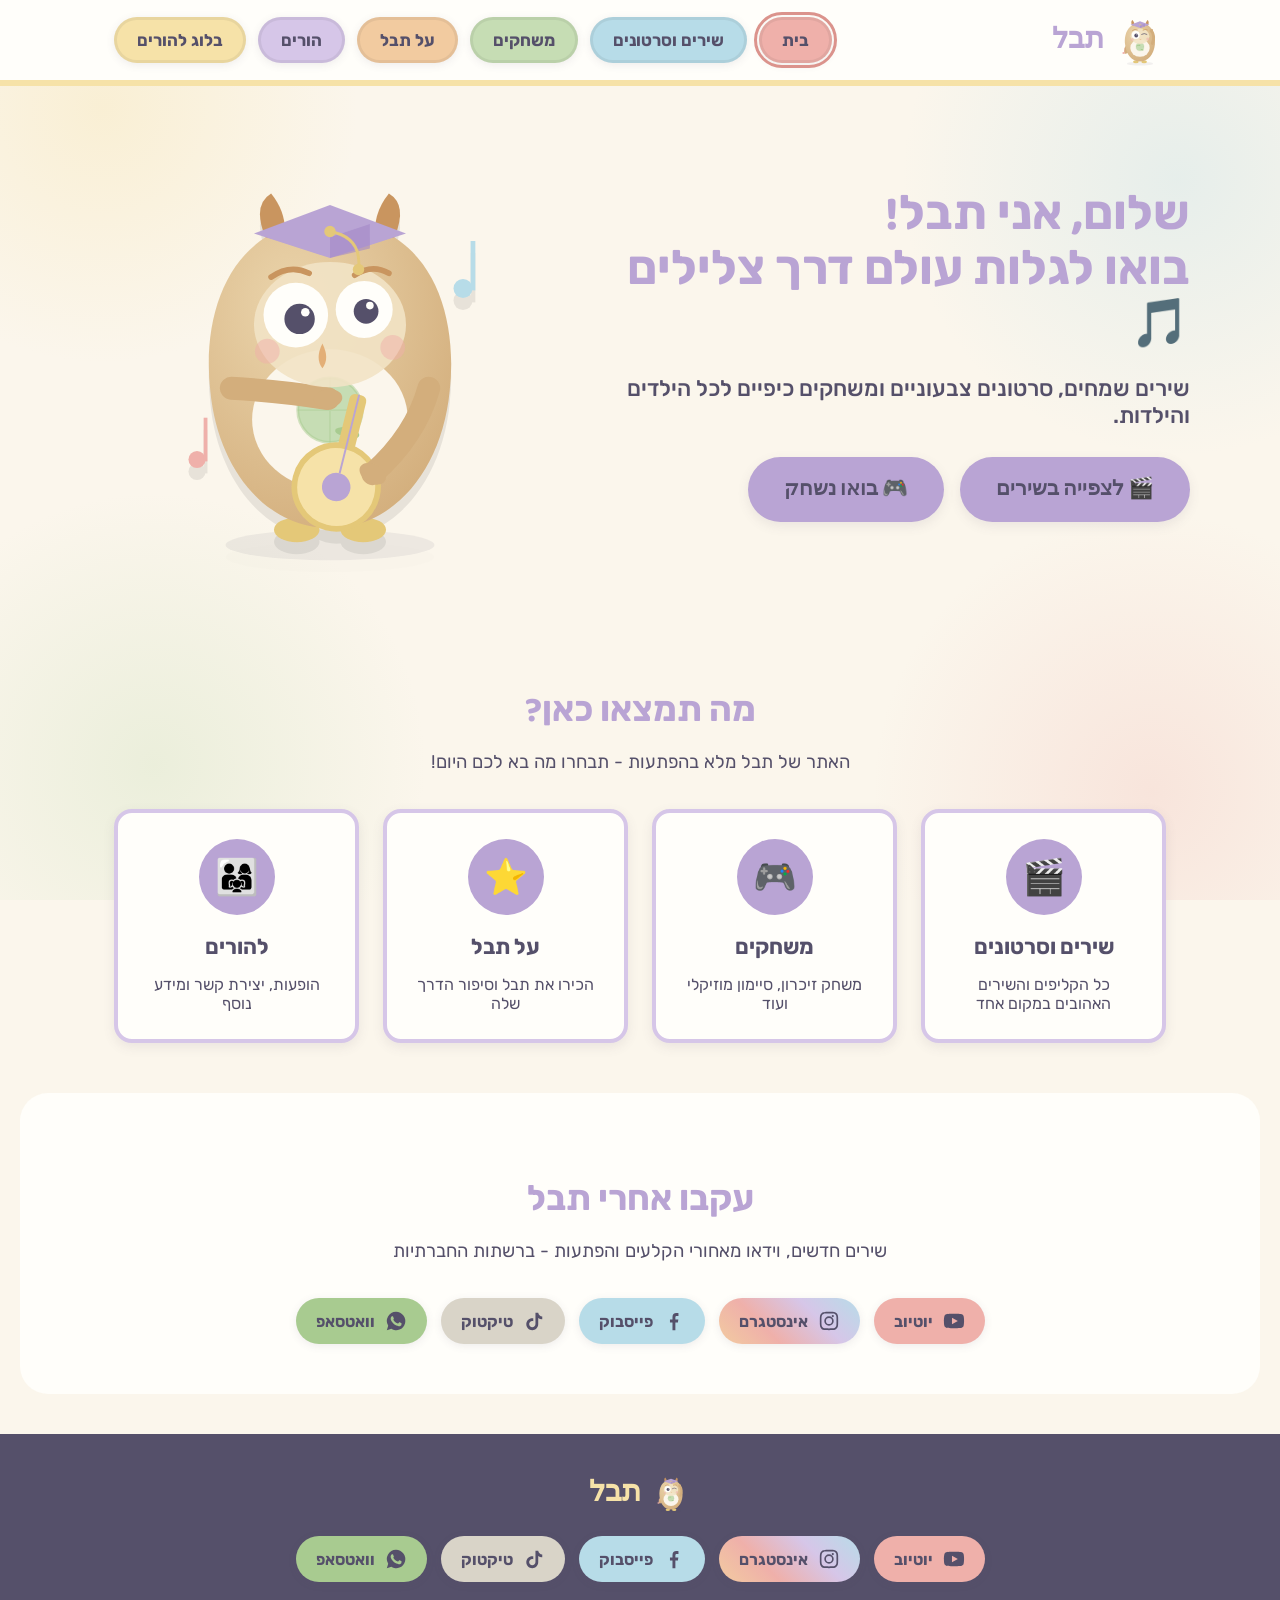
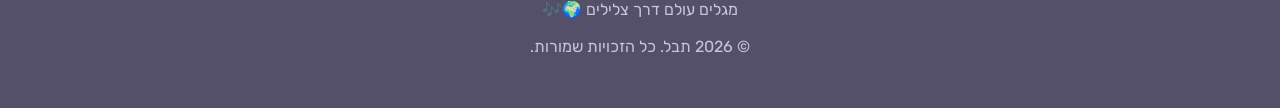
==== commit 747fe364: "Update Schema.org URL references to match renamed repo (tevel)" ====
--- a/index.html
+++ b/index.html
@@ -14,8 +14,8 @@
   "@type": "Person",
   "name": "תבל לוי",
   "alternateName": "תבל",
-  "url": "https://krispinanni-blip.github.io/tevel-kids-music/",
-  "image": "https://krispinanni-blip.github.io/tevel-kids-music/images/tevel-mascot.svg",
+  "url": "https://krispinanni-blip.github.io/tevel/",
+  "image": "https://krispinanni-blip.github.io/tevel/images/tevel-mascot.svg",
   "description": "כותבת, מלחינה וזמרת מוסיקת ילדים - מגלים עולם דרך צלילים",
   "jobTitle": "אמנית מוסיקת ילדים",
   "email": "mailto:tevel44@gmail.com",
--- a/styles.css
+++ b/styles.css
@@ -17,6 +17,11 @@
   --ink: #55506A;
   --white: #FFFEFA;
 
+  /* dominant 3-tone system: background (cream), buttons (--btn), highlight (--accent) */
+  --btn: var(--purple-dark);
+  --btn-light: var(--purple);
+  --accent: var(--red-dark);
+
   --radius-lg: 28px;
   --radius-md: 18px;
   --radius-sm: 12px;
@@ -129,7 +134,7 @@
 }
 
 .main-nav a.active {
-  outline: 3px solid var(--ink);
+  outline: 3px solid var(--accent);
   outline-offset: 2px;
 }
 
@@ -165,12 +170,9 @@
   box-shadow: var(--shadow-sm);
 }
 
-.btn-red { background: var(--red); }
-.btn-blue { background: var(--blue); }
-.btn-green { background: var(--green); }
-.btn-orange { background: var(--orange); }
-.btn-purple { background: var(--purple); }
-.btn-yellow { background: var(--yellow-dark); }
+.btn-red, .btn-blue, .btn-green, .btn-orange, .btn-purple, .btn-yellow {
+  background: var(--btn);
+}
 
 /* ===== Hero ===== */
 
@@ -217,11 +219,10 @@
   margin-bottom: 12px;
 }
 
-.section-title.red { color: var(--red-dark); }
-.section-title.blue { color: var(--blue-dark); }
-.section-title.green { color: var(--green-dark); }
-.section-title.orange { color: var(--orange-dark); }
-.section-title.purple { color: var(--purple-dark); }
+.section-title.red, .section-title.blue, .section-title.green,
+.section-title.orange, .section-title.purple {
+  color: var(--btn);
+}
 
 .section-sub {
   text-align: center;
@@ -266,18 +267,40 @@
 .card h3 { margin: 0 0 10px; font-size: 1.35rem; }
 .card p { margin: 0; color: #55506A; }
 
-.bg-red { background: var(--red); }
-.bg-blue { background: var(--blue); }
-.bg-green { background: var(--green); }
-.bg-orange { background: var(--orange); }
-.bg-purple { background: var(--purple); }
-.bg-yellow { background: var(--yellow-dark); }
-
-.border-red { border-color: var(--red); }
-.border-blue { border-color: var(--blue); }
-.border-green { border-color: var(--green); }
-.border-orange { border-color: var(--orange); }
-.border-purple { border-color: var(--purple); }
+.bg-red, .bg-blue, .bg-green, .bg-orange, .bg-purple, .bg-yellow {
+  background: var(--btn);
+}
+
+/* ===== Blog post gallery ===== */
+
+.post-card {
+  display: block;
+  background: var(--white);
+  border-radius: var(--radius-md);
+  overflow: hidden;
+  box-shadow: var(--shadow);
+  transition: transform 0.3s ease;
+  color: var(--ink);
+}
+
+.post-card:hover { transform: translateY(-3px); }
+
+.post-card img {
+  width: 100%;
+  aspect-ratio: 4/3;
+  object-fit: cover;
+}
+
+.post-card h3 {
+  margin: 0;
+  padding: 16px 18px;
+  font-size: 1.15rem;
+  text-align: center;
+}
+
+.border-red, .border-blue, .border-green, .border-orange, .border-purple {
+  border-color: var(--btn-light);
+}
 
 /* ===== Video grid (songs page) ===== */
 
@@ -361,13 +384,13 @@
   transform: scale(1.03);
 }
 
-.memory-tile.matched { background: var(--green); color: var(--white); }
+.memory-tile.matched { background: var(--accent); color: var(--white); }
 
 .game-status {
   text-align: center;
   font-weight: 700;
   font-size: 1.1rem;
-  color: var(--purple-dark);
+  color: var(--btn);
 }
 
 .simon-grid {
@@ -409,7 +432,7 @@
 .timeline {
   max-width: 700px;
   margin: 0 auto;
-  border-right: 4px solid var(--blue);
+  border-right: 4px solid var(--btn-light);
   padding-right: 24px;
 }
 
@@ -420,7 +443,7 @@
   right: -38px;
   top: 0;
   background: var(--white);
-  border: 3px solid var(--blue);
+  border: 3px solid var(--btn-light);
   border-radius: 50%;
   width: 32px;
   height: 32px;
@@ -430,13 +453,13 @@
   font-size: 0.95rem;
 }
 
-.timeline-item h3 { margin: 0 0 6px; color: var(--blue-dark); }
+.timeline-item h3 { margin: 0 0 6px; color: var(--btn); }
 .timeline-item p { margin: 0; color: #55506A; }
 
 /* ===== Parents page ===== */
 
 .parents-hero {
-  background: var(--purple);
+  background: var(--btn-light);
   color: var(--ink);
   padding: 50px 0;
   border-radius: 0 0 var(--radius-lg) var(--radius-lg);
@@ -499,7 +522,7 @@
 }
 
 table.tour-table th {
-  background: var(--orange);
+  background: var(--btn);
   color: var(--white);
   padding: 14px;
   text-align: right;
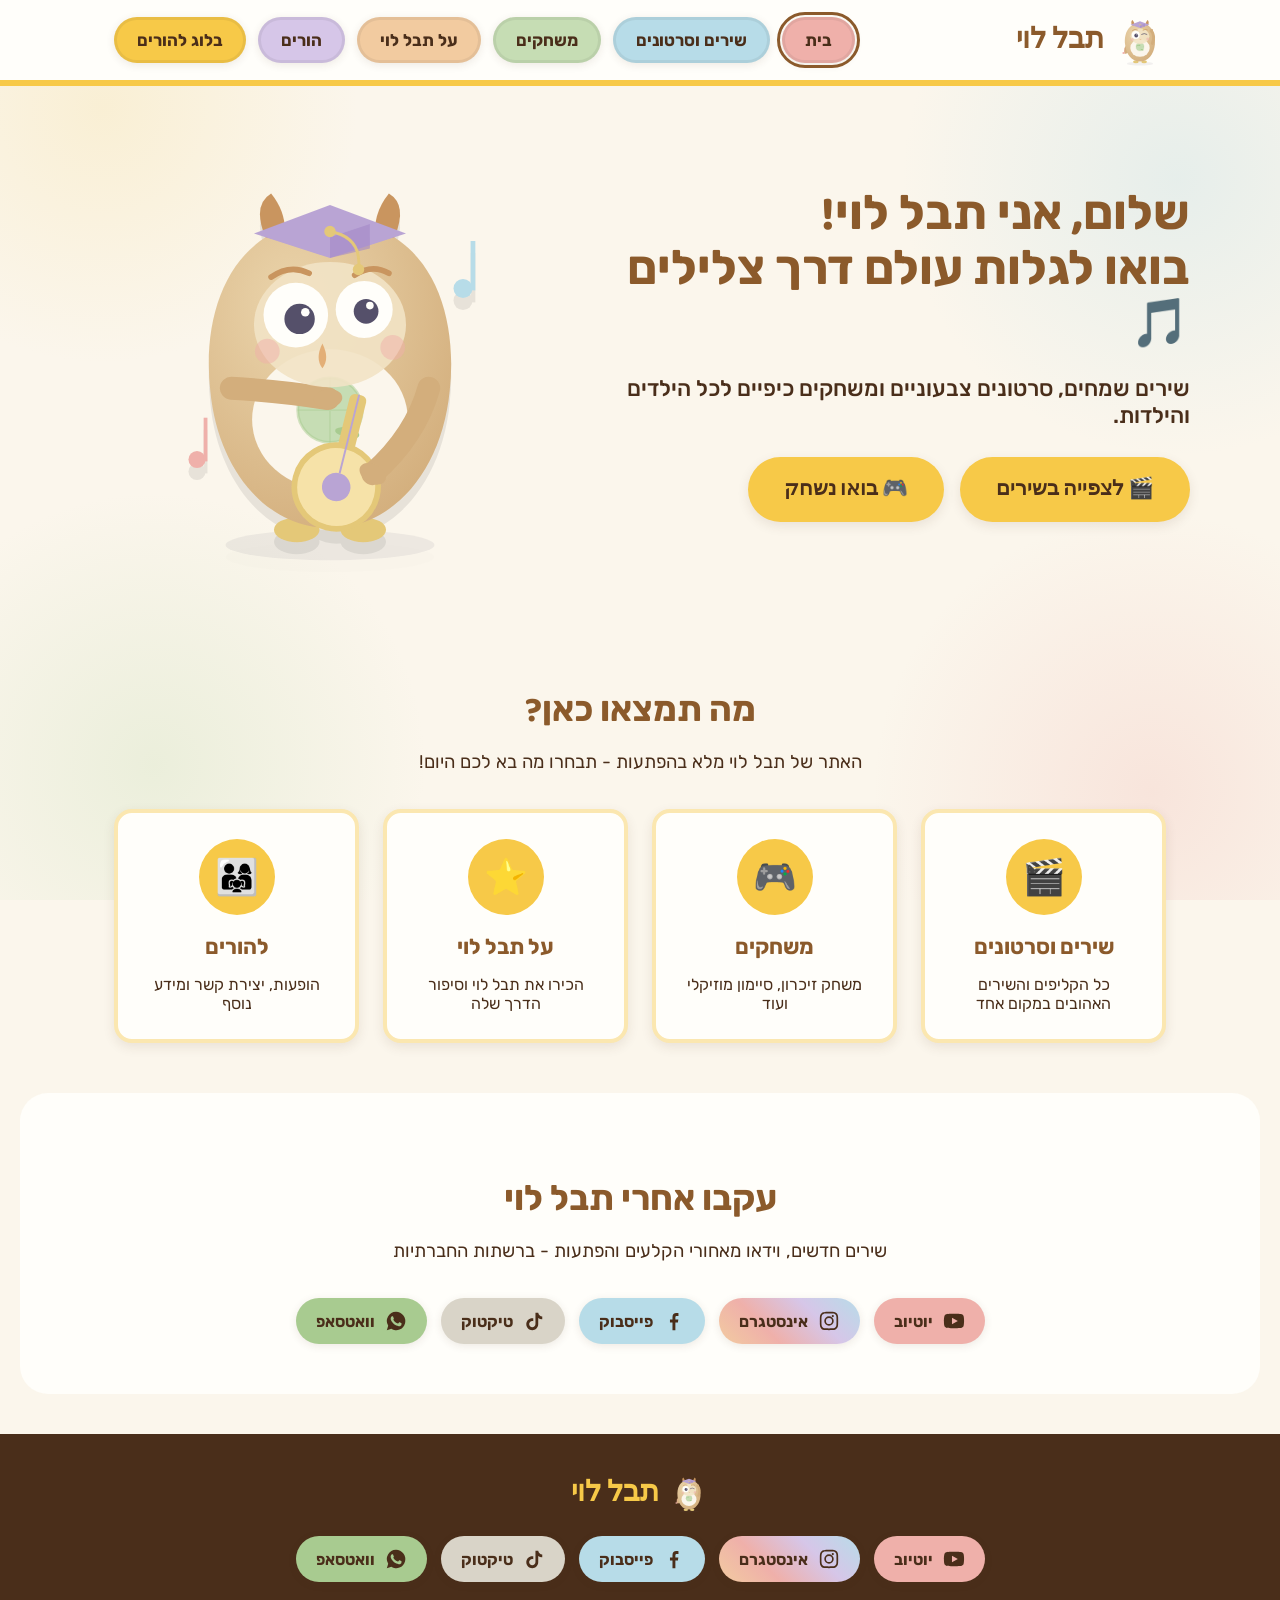
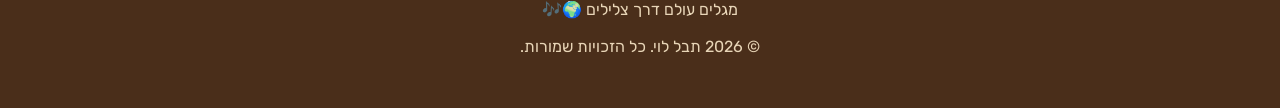
==== commit 01ead2bb: "Rebrand palette to cream+banana with brown headings/text; use full name Tevel Levi site-wide; fix Yo" ====
--- a/index.html
+++ b/index.html
@@ -3,8 +3,8 @@
 <head>
 <meta charset="UTF-8">
 <meta name="viewport" content="width=device-width, initial-scale=1.0">
-<title>תבל | שירי ילדים - מגלים עולם דרך צלילים</title>
-<meta name="description" content="האתר הרשמי של תבל - כותבת, מלחינה וזמרת מוסיקת ילדים. שירים, סרטונים, משחקים ועוד!">
+<title>תבל לוי | שירי ילדים - מגלים עולם דרך צלילים</title>
+<meta name="description" content="האתר הרשמי של תבל לוי - כותבת, מלחינה וזמרת מוסיקת ילדים. שירים, סרטונים, משחקים ועוד!">
 <link rel="preconnect" href="https://fonts.googleapis.com">
 <link href="https://fonts.googleapis.com/css2?family=Baloo+2:wght@500;700;800&family=Rubik:wght@400;500;700&display=swap" rel="stylesheet">
 <link rel="stylesheet" href="styles.css">
@@ -13,14 +13,14 @@
   "@context": "https://schema.org",
   "@type": "Person",
   "name": "תבל לוי",
-  "alternateName": "תבל",
+  "alternateName": "תבל לוי",
   "url": "https://krispinanni-blip.github.io/tevel/",
   "image": "https://krispinanni-blip.github.io/tevel/images/tevel-mascot.svg",
   "description": "כותבת, מלחינה וזמרת מוסיקת ילדים - מגלים עולם דרך צלילים",
   "jobTitle": "אמנית מוסיקת ילדים",
   "email": "mailto:tevel44@gmail.com",
   "sameAs": [
-    "https://www.youtube.com/channel/UCnwEXXzuBBPMAjR6f5TZk8w",
+    "https://www.youtube.com/@tevelkidsmusic",
     "https://www.instagram.com/tevelkidsmusic",
     "https://www.facebook.com/tevel.music",
     "https://www.tiktok.com/@tevelkidsmusic"
@@ -33,8 +33,8 @@
 <header class="site-header">
   <div class="header-inner">
     <a href="index.html" class="logo">
-      <img src="images/tevel-mascot-wave.svg" alt="תבל">
-      תבל
+      <img src="images/tevel-mascot-wave.svg" alt="תבל לוי">
+      תבל לוי
     </a>
     <button class="nav-toggle" id="navToggle" aria-label="פתח תפריט" aria-expanded="false">☰</button>
     <nav class="main-nav" id="mainNav">
@@ -42,7 +42,7 @@
         <li><a href="index.html" class="active">בית</a></li>
         <li><a href="songs.html">שירים וסרטונים</a></li>
         <li><a href="games.html">משחקים</a></li>
-        <li><a href="about.html">על תבל</a></li>
+        <li><a href="about.html">על תבל לוי</a></li>
         <li><a href="parents.html">הורים</a></li>
         <li><a href="blog.html">בלוג להורים</a></li>
       </ul>
@@ -54,7 +54,7 @@
   <section class="hero container">
     <div class="hero-inner">
       <div class="hero-text">
-        <h1>שלום, אני תבל!<br>בואו לגלות עולם דרך צלילים 🎵</h1>
+        <h1>שלום, אני תבל לוי!<br>בואו לגלות עולם דרך צלילים 🎵</h1>
         <p class="tagline">שירים שמחים, סרטונים צבעוניים ומשחקים כיפיים לכל הילדים והילדות.</p>
         <div class="hero-ctas">
           <a href="songs.html" class="btn btn-red">🎬 לצפייה בשירים</a>
@@ -62,7 +62,7 @@
         </div>
       </div>
       <div class="hero-image">
-        <img src="images/tevel-mascot.svg" alt="איור של תבל מחזיקה גיטרה">
+        <img src="images/tevel-mascot.svg" alt="איור של תבל לוי מחזיקה גיטרה">
       </div>
     </div>
   </section>
@@ -70,7 +70,7 @@
   <section class="section">
     <div class="container">
       <h2 class="section-title purple">מה תמצאו כאן?</h2>
-      <p class="section-sub">האתר של תבל מלא בהפתעות - תבחרו מה בא לכם היום!</p>
+      <p class="section-sub">האתר של תבל לוי מלא בהפתעות - תבחרו מה בא לכם היום!</p>
       <div class="card-grid">
         <a href="songs.html" class="card border-red">
           <div class="icon-circle bg-red">🎬</div>
@@ -84,8 +84,8 @@
         </a>
         <a href="about.html" class="card border-green">
           <div class="icon-circle bg-green">⭐</div>
-          <h3>על תבל</h3>
-          <p>הכירו את תבל וסיפור הדרך שלה</p>
+          <h3>על תבל לוי</h3>
+          <p>הכירו את תבל לוי וסיפור הדרך שלה</p>
         </a>
         <a href="parents.html" class="card border-orange">
           <div class="icon-circle bg-orange">👨‍👩‍👧</div>
@@ -98,10 +98,10 @@
 
   <section class="section" style="background:var(--white); border-radius: var(--radius-lg); margin:0 20px;">
     <div class="container" style="text-align:center;">
-      <h2 class="section-title blue">עקבו אחרי תבל</h2>
+      <h2 class="section-title blue">עקבו אחרי תבל לוי</h2>
       <p class="section-sub">שירים חדשים, וידאו מאחורי הקלעים והפתעות - ברשתות החברתיות</p>
       <div class="social-links" style="justify-content:center;">
-        <a class="social-link social-youtube" href="https://www.youtube.com/channel/UCnwEXXzuBBPMAjR6f5TZk8w" target="_blank" rel="noopener">
+        <a class="social-link social-youtube" href="https://www.youtube.com/@tevelkidsmusic" target="_blank" rel="noopener">
           <svg viewBox="0 0 24 24"><path d="M23 12s0-3.6-.5-5.3c-.3-1-1-1.8-2-2C18.5 4.2 12 4.2 12 4.2s-6.5 0-8.5.5c-1 .2-1.7 1-2 2C1 8.4 1 12 1 12s0 3.6.5 5.3c.3 1 1 1.8 2 2 2 .5 8.5.5 8.5.5s6.5 0 8.5-.5c1-.2 1.7-1 2-2 .5-1.7.5-5.3.5-5.3zM9.8 15.5V8.5l6.4 3.5-6.4 3.5z"/></svg>
           יוטיוב
         </a>
@@ -129,11 +129,11 @@
 <footer class="site-footer">
   <div class="container">
     <div class="logo" style="justify-content:center; color:var(--yellow);">
-      <img src="images/tevel-mascot-wave.svg" alt="תבל" style="width:40px;height:40px;">
-      תבל
+      <img src="images/tevel-mascot-wave.svg" alt="תבל לוי" style="width:40px;height:40px;">
+      תבל לוי
     </div>
     <div class="social-links">
-      <a class="social-link social-youtube" href="https://www.youtube.com/channel/UCnwEXXzuBBPMAjR6f5TZk8w" target="_blank" rel="noopener" aria-label="יוטיוב">
+      <a class="social-link social-youtube" href="https://www.youtube.com/@tevelkidsmusic" target="_blank" rel="noopener" aria-label="יוטיוב">
         <svg viewBox="0 0 24 24"><path d="M23 12s0-3.6-.5-5.3c-.3-1-1-1.8-2-2C18.5 4.2 12 4.2 12 4.2s-6.5 0-8.5.5c-1 .2-1.7 1-2 2C1 8.4 1 12 1 12s0 3.6.5 5.3c.3 1 1 1.8 2 2 2 .5 8.5.5 8.5.5s6.5 0 8.5-.5c1-.2 1.7-1 2-2 .5-1.7.5-5.3.5-5.3zM9.8 15.5V8.5l6.4 3.5-6.4 3.5z"/></svg>
         יוטיוב
       </a>
@@ -155,7 +155,7 @@
       </a>
     </div>
     <p>מגלים עולם דרך צלילים 🌍🎶</p>
-    <p>© 2026 תבל. כל הזכויות שמורות.</p>
+    <p>© 2026 תבל לוי. כל הזכויות שמורות.</p>
   </div>
 </footer>
 
--- a/styles.css
+++ b/styles.css
@@ -1,8 +1,9 @@
 /* ===== תבל | אתר מוסיקת ילדים — עיצוב בהשראת רחוב סומסום ===== */
 
 :root {
-  --yellow: #F6E2A8;
-  --yellow-dark: #E4C878;
+  --yellow: #F7C948;
+  --yellow-dark: #E0A917;
+  --yellow-light: #FBE7B0;
   --red: #EFB0AA;
   --red-dark: #DB938C;
   --blue: #B7DCE8;
@@ -14,19 +15,20 @@
   --purple: #D6C6E8;
   --purple-dark: #B9A4D4;
   --cream: #FBF6EC;
-  --ink: #55506A;
+  --ink: #4A2E1A;
+  --heading: #8B5A2B;
   --white: #FFFEFA;
 
-  /* dominant 3-tone system: background (cream), buttons (--btn), highlight (--accent) */
-  --btn: var(--purple-dark);
-  --btn-light: var(--purple);
-  --accent: var(--red-dark);
+  /* dominant palette: background (cream + banana yellow), headings (--heading), body text (--ink) */
+  --btn: var(--yellow);
+  --btn-light: var(--yellow-light);
+  --accent: var(--heading);
 
   --radius-lg: 28px;
   --radius-md: 18px;
   --radius-sm: 12px;
-  --shadow: 0 4px 12px rgba(85,80,106,0.10);
-  --shadow-sm: 0 2px 8px rgba(85,80,106,0.10);
+  --shadow: 0 4px 12px rgba(74,46,26,0.10);
+  --shadow-sm: 0 2px 8px rgba(74,46,26,0.10);
 }
 
 * { box-sizing: border-box; }
@@ -54,6 +56,7 @@
 h1, h2, h3, .display {
   font-family: 'Baloo 2', 'Rubik', sans-serif;
   font-weight: 700;
+  color: var(--heading);
 }
 
 a { color: inherit; text-decoration: none; }
@@ -92,7 +95,7 @@
   font-family: 'Baloo 2', sans-serif;
   font-size: 1.8rem;
   font-weight: 700;
-  color: var(--purple-dark);
+  color: var(--heading);
 }
 
 .logo img { width: 52px; height: 52px; }
@@ -195,7 +198,6 @@
   font-size: 3rem;
   line-height: 1.15;
   margin: 0 0 16px;
-  color: var(--purple-dark);
 }
 
 .hero .tagline {
@@ -221,7 +223,7 @@
 
 .section-title.red, .section-title.blue, .section-title.green,
 .section-title.orange, .section-title.purple {
-  color: var(--btn);
+  color: var(--heading);
 }
 
 .section-sub {
@@ -229,7 +231,7 @@
   font-size: 1.15rem;
   max-width: 640px;
   margin: 0 auto 36px;
-  color: #55506A;
+  color: var(--ink);
 }
 
 /* ===== Cards / grids ===== */
@@ -265,7 +267,7 @@
 }
 
 .card h3 { margin: 0 0 10px; font-size: 1.35rem; }
-.card p { margin: 0; color: #55506A; }
+.card p { margin: 0; color: var(--ink); }
 
 .bg-red, .bg-blue, .bg-green, .bg-orange, .bg-purple, .bg-yellow {
   background: var(--btn);
@@ -328,7 +330,7 @@
 
 .video-card .video-info { padding: 18px 20px; }
 .video-card h3 { margin: 0 0 6px; font-size: 1.15rem; }
-.video-card p { margin: 0; color: #756F8A; font-size: 0.95rem; }
+.video-card p { margin: 0; color: #8A6F55; font-size: 0.95rem; }
 
 .placeholder-note {
   background: #FFF6D9;
@@ -363,7 +365,7 @@
 .memory-tile {
   aspect-ratio: 1;
   border-radius: var(--radius-sm);
-  background: var(--purple);
+  background: var(--btn);
   font-size: 2.2rem;
   display: flex;
   align-items: center;
@@ -390,7 +392,7 @@
   text-align: center;
   font-weight: 700;
   font-size: 1.1rem;
-  color: var(--btn);
+  color: var(--heading);
 }
 
 .simon-grid {
@@ -453,8 +455,8 @@
   font-size: 0.95rem;
 }
 
-.timeline-item h3 { margin: 0 0 6px; color: var(--btn); }
-.timeline-item p { margin: 0; color: #55506A; }
+.timeline-item h3 { margin: 0 0 6px; }
+.timeline-item p { margin: 0; color: var(--ink); }
 
 /* ===== Parents page ===== */
 
@@ -465,7 +467,6 @@
   border-radius: 0 0 var(--radius-lg) var(--radius-lg);
 }
 
-.parents-hero h1 { color: var(--ink); }
 
 .contact-card, .info-card {
   background: var(--white);
@@ -523,7 +524,7 @@
 
 table.tour-table th {
   background: var(--btn);
-  color: var(--white);
+  color: var(--ink);
   padding: 14px;
   text-align: right;
 }
@@ -547,7 +548,7 @@
 
 .site-footer .social-links { justify-content: center; }
 
-.site-footer p { color: #C9C4DB; margin-top: 18px; }
+.site-footer p { color: #E8D5B7; margin-top: 18px; }
 
 /* ===== Responsive ===== */
 
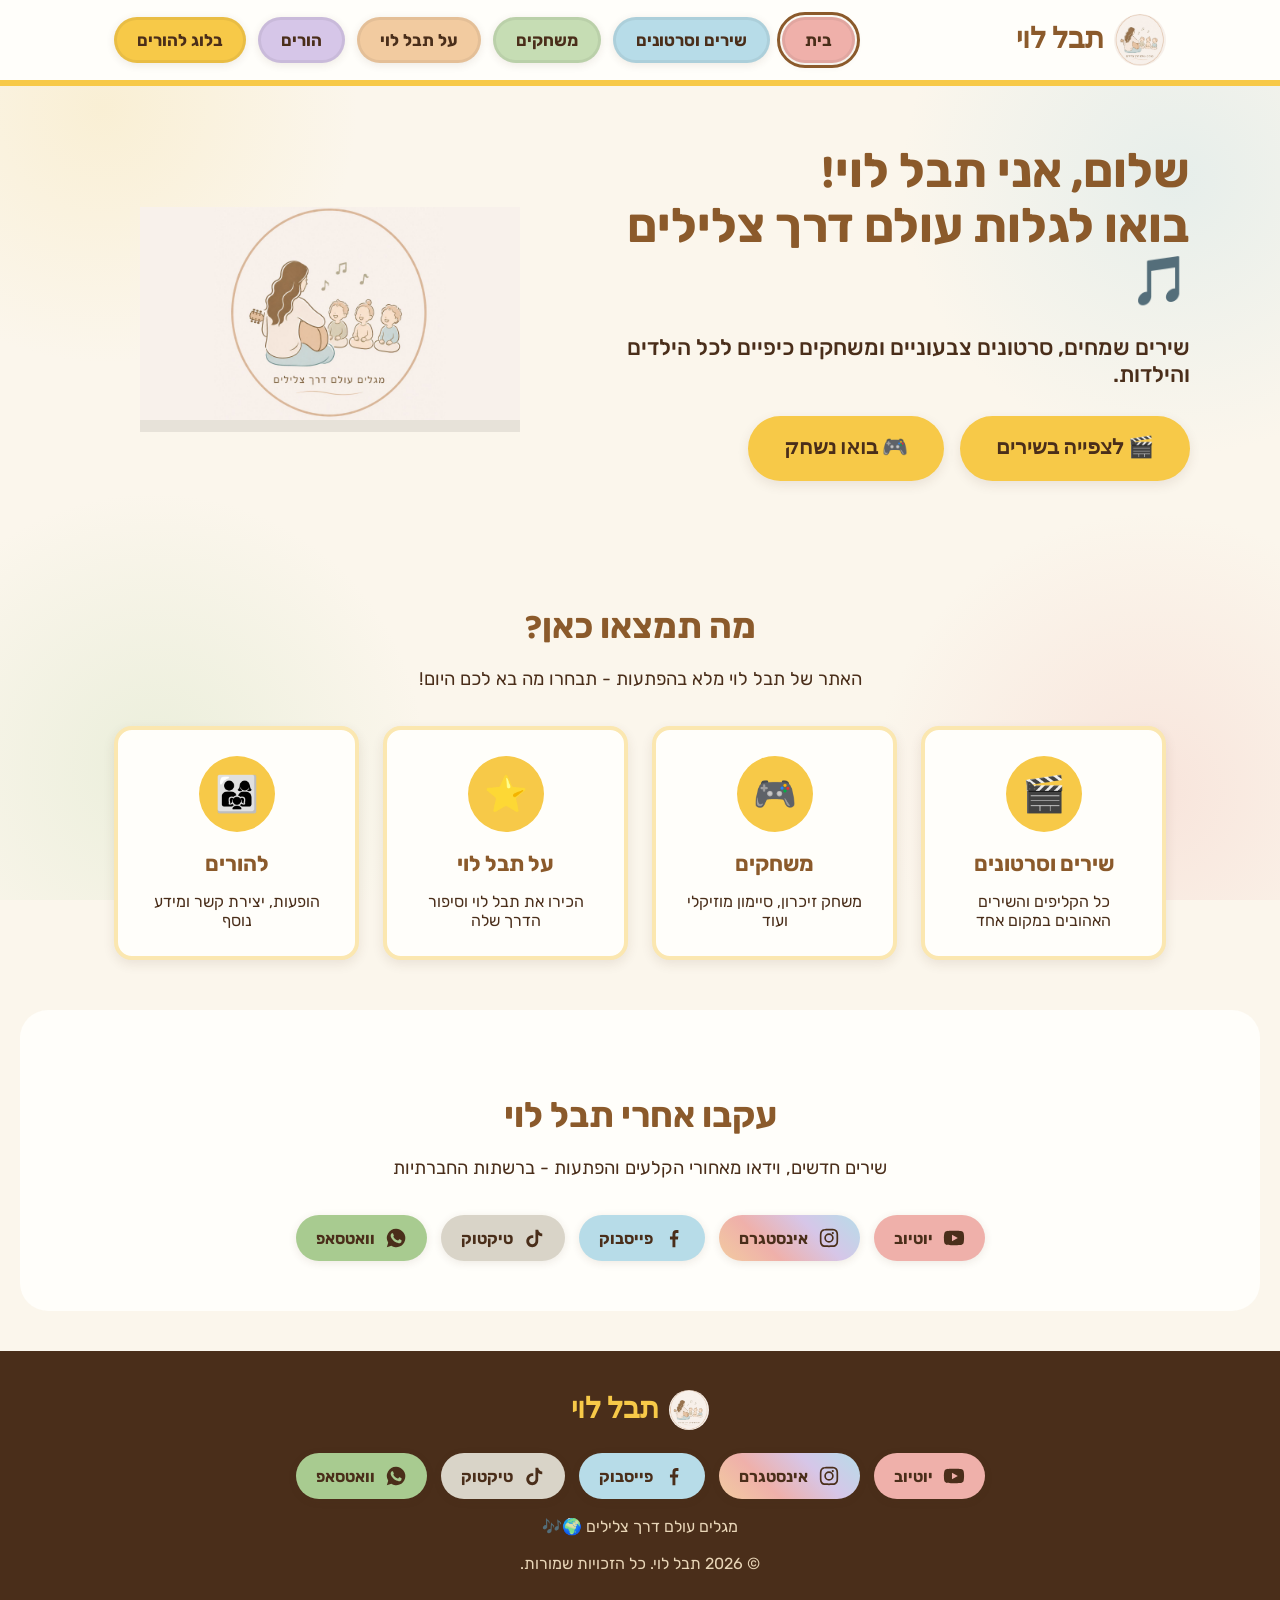
==== commit e224535a: "Replace owl mascot illustrations with the real logo everywhere; fix aspect-ratio distortion on the s" ====
--- a/index.html
+++ b/index.html
@@ -15,7 +15,7 @@
   "name": "תבל לוי",
   "alternateName": "תבל לוי",
   "url": "https://krispinanni-blip.github.io/tevel/",
-  "image": "https://krispinanni-blip.github.io/tevel/images/tevel-mascot.svg",
+  "image": "https://krispinanni-blip.github.io/tevel/images/tevel-logo.jpeg",
   "description": "כותבת, מלחינה וזמרת מוסיקת ילדים - מגלים עולם דרך צלילים",
   "jobTitle": "אמנית מוסיקת ילדים",
   "email": "mailto:tevel44@gmail.com",
@@ -33,7 +33,7 @@
 <header class="site-header">
   <div class="header-inner">
     <a href="index.html" class="logo">
-      <img src="images/tevel-mascot-wave.svg" alt="תבל לוי">
+      <img src="images/tevel-logo.jpeg" alt="תבל לוי">
       תבל לוי
     </a>
     <button class="nav-toggle" id="navToggle" aria-label="פתח תפריט" aria-expanded="false">☰</button>
@@ -62,7 +62,7 @@
         </div>
       </div>
       <div class="hero-image">
-        <img src="images/tevel-mascot.svg" alt="איור של תבל לוי מחזיקה גיטרה">
+        <img src="images/tevel-logo.jpeg" alt="איור של תבל לוי מחזיקה גיטרה">
       </div>
     </div>
   </section>
@@ -129,7 +129,7 @@
 <footer class="site-footer">
   <div class="container">
     <div class="logo" style="justify-content:center; color:var(--yellow);">
-      <img src="images/tevel-mascot-wave.svg" alt="תבל לוי" style="width:40px;height:40px;">
+      <img src="images/tevel-logo.jpeg" alt="תבל לוי" style="width:40px;height:40px;object-fit:cover;border-radius:50%;">
       תבל לוי
     </div>
     <div class="social-links">
--- a/styles.css
+++ b/styles.css
@@ -98,7 +98,7 @@
   color: var(--heading);
 }
 
-.logo img { width: 52px; height: 52px; }
+.logo img { width: 52px; height: 52px; object-fit: cover; border-radius: 50%; }
 
 .nav-toggle {
   display: none;
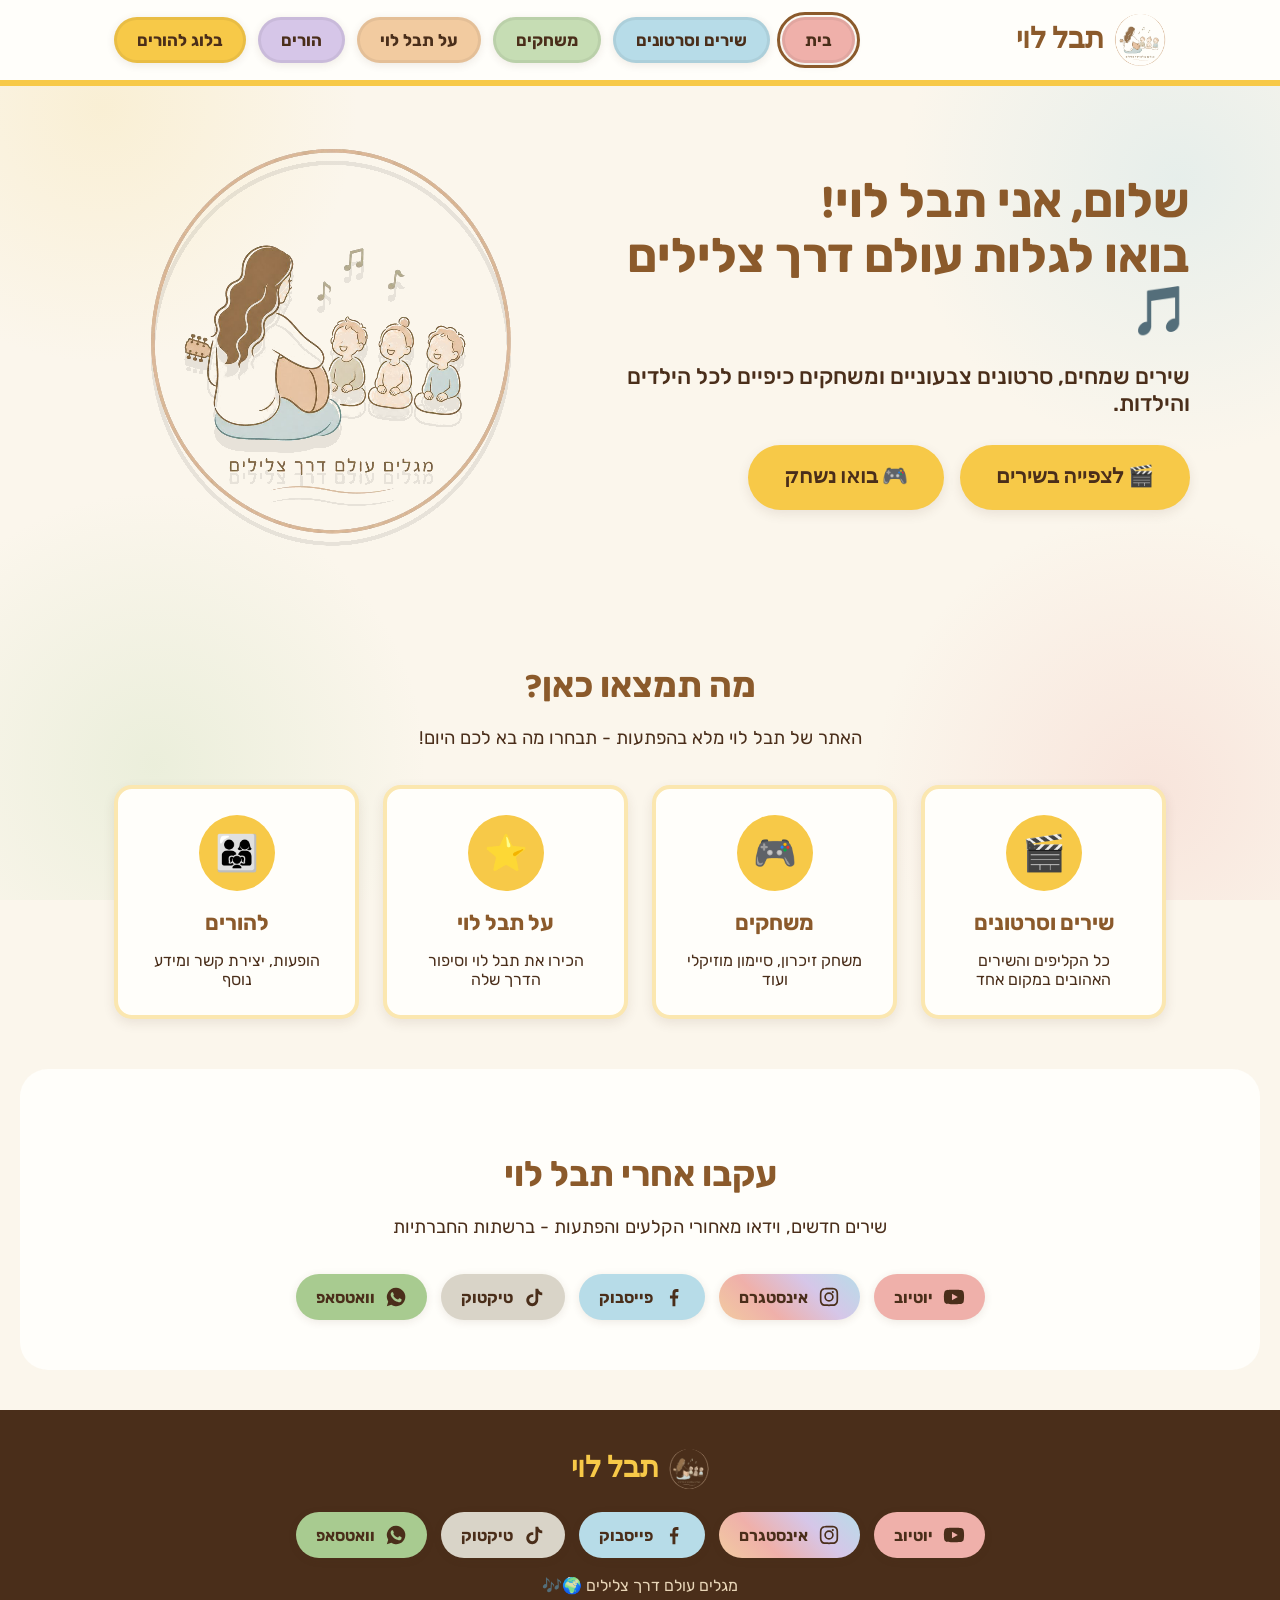
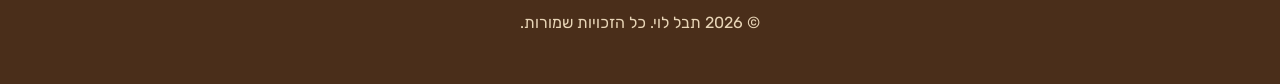
==== commit ff02393c: "Remove background from logo (transparent PNG, cropped tight to the circular badge) so it sits direct" ====
--- a/index.html
+++ b/index.html
@@ -15,7 +15,7 @@
   "name": "תבל לוי",
   "alternateName": "תבל לוי",
   "url": "https://krispinanni-blip.github.io/tevel/",
-  "image": "https://krispinanni-blip.github.io/tevel/images/tevel-logo.jpeg",
+  "image": "https://krispinanni-blip.github.io/tevel/images/tevel-logo.png",
   "description": "כותבת, מלחינה וזמרת מוסיקת ילדים - מגלים עולם דרך צלילים",
   "jobTitle": "אמנית מוסיקת ילדים",
   "email": "mailto:tevel44@gmail.com",
@@ -33,7 +33,7 @@
 <header class="site-header">
   <div class="header-inner">
     <a href="index.html" class="logo">
-      <img src="images/tevel-logo.jpeg" alt="תבל לוי">
+      <img src="images/tevel-logo.png" alt="תבל לוי">
       תבל לוי
     </a>
     <button class="nav-toggle" id="navToggle" aria-label="פתח תפריט" aria-expanded="false">☰</button>
@@ -62,7 +62,7 @@
         </div>
       </div>
       <div class="hero-image">
-        <img src="images/tevel-logo.jpeg" alt="איור של תבל לוי מחזיקה גיטרה">
+        <img src="images/tevel-logo.png" alt="איור של תבל לוי מחזיקה גיטרה">
       </div>
     </div>
   </section>
@@ -129,7 +129,7 @@
 <footer class="site-footer">
   <div class="container">
     <div class="logo" style="justify-content:center; color:var(--yellow);">
-      <img src="images/tevel-logo.jpeg" alt="תבל לוי" style="width:40px;height:40px;object-fit:cover;border-radius:50%;">
+      <img src="images/tevel-logo.png" alt="תבל לוי" style="width:40px;height:40px;object-fit:cover;border-radius:50%;">
       תבל לוי
     </div>
     <div class="social-links">
